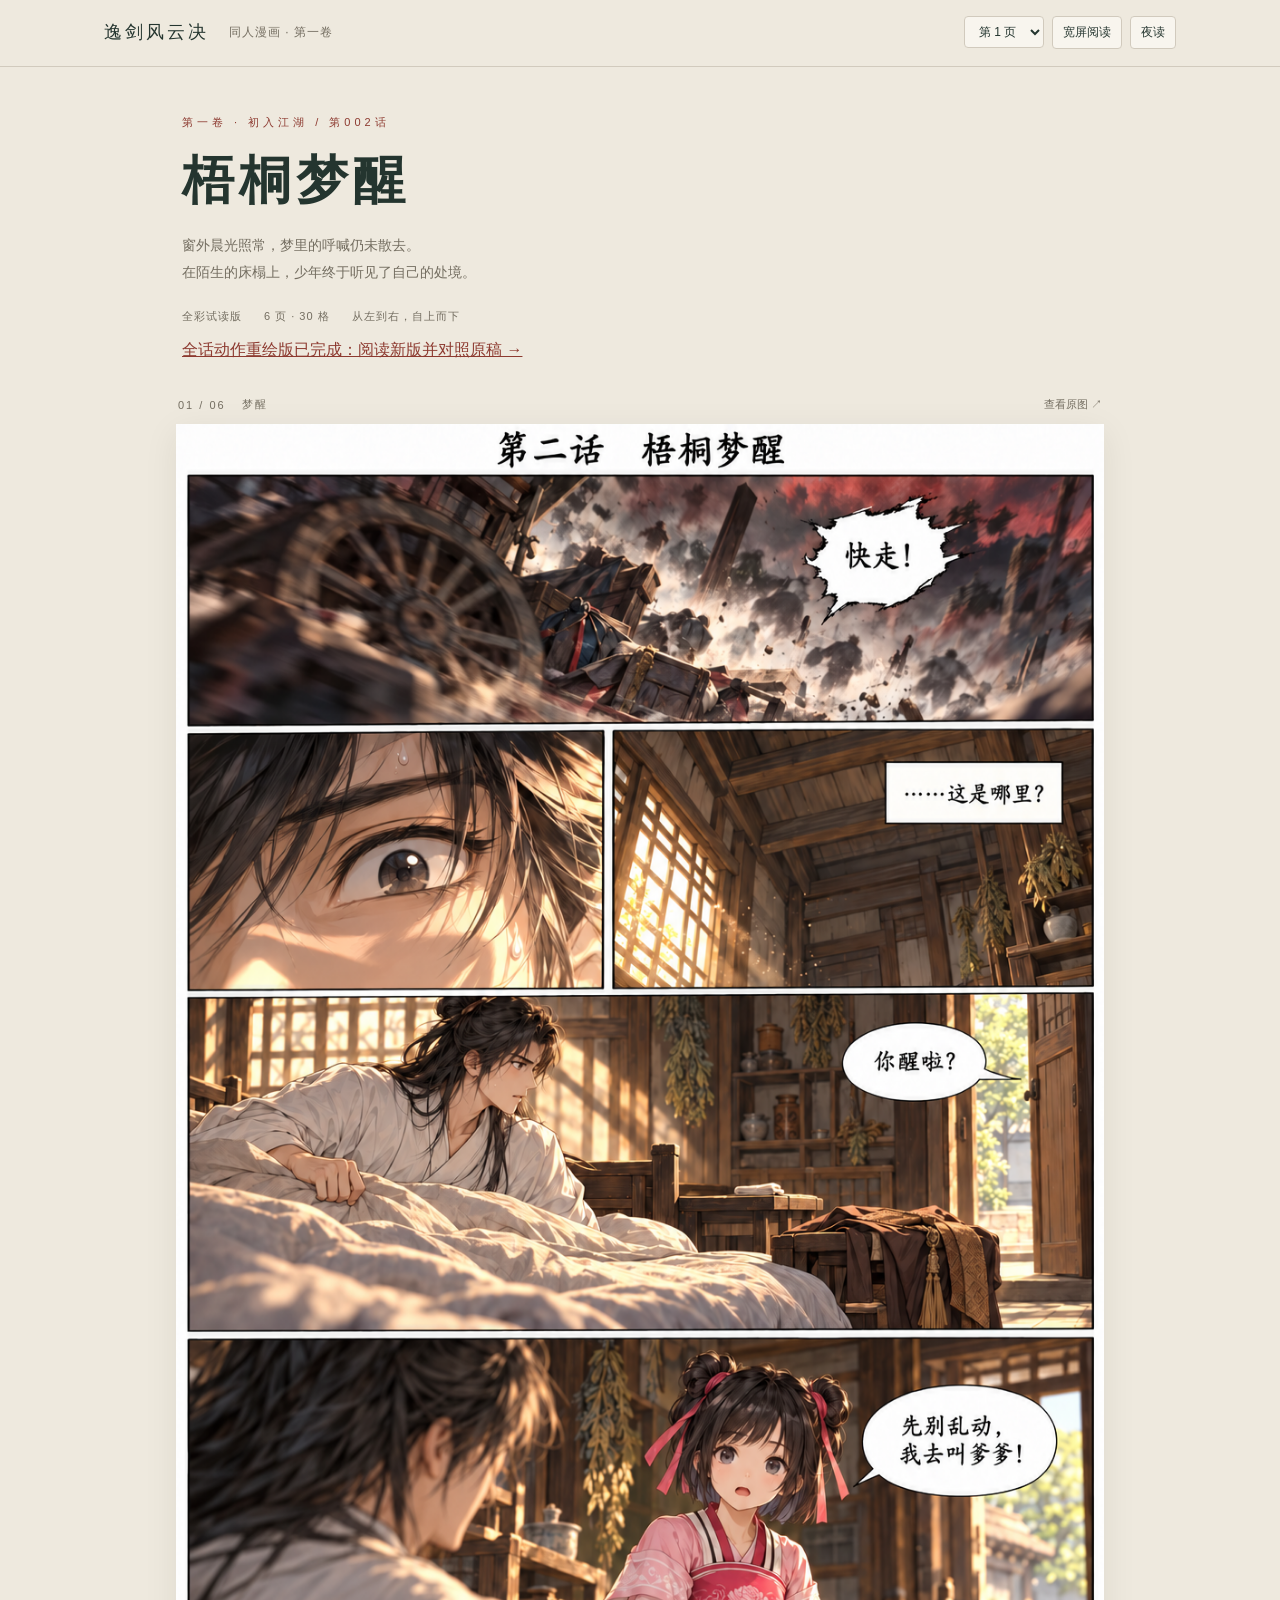
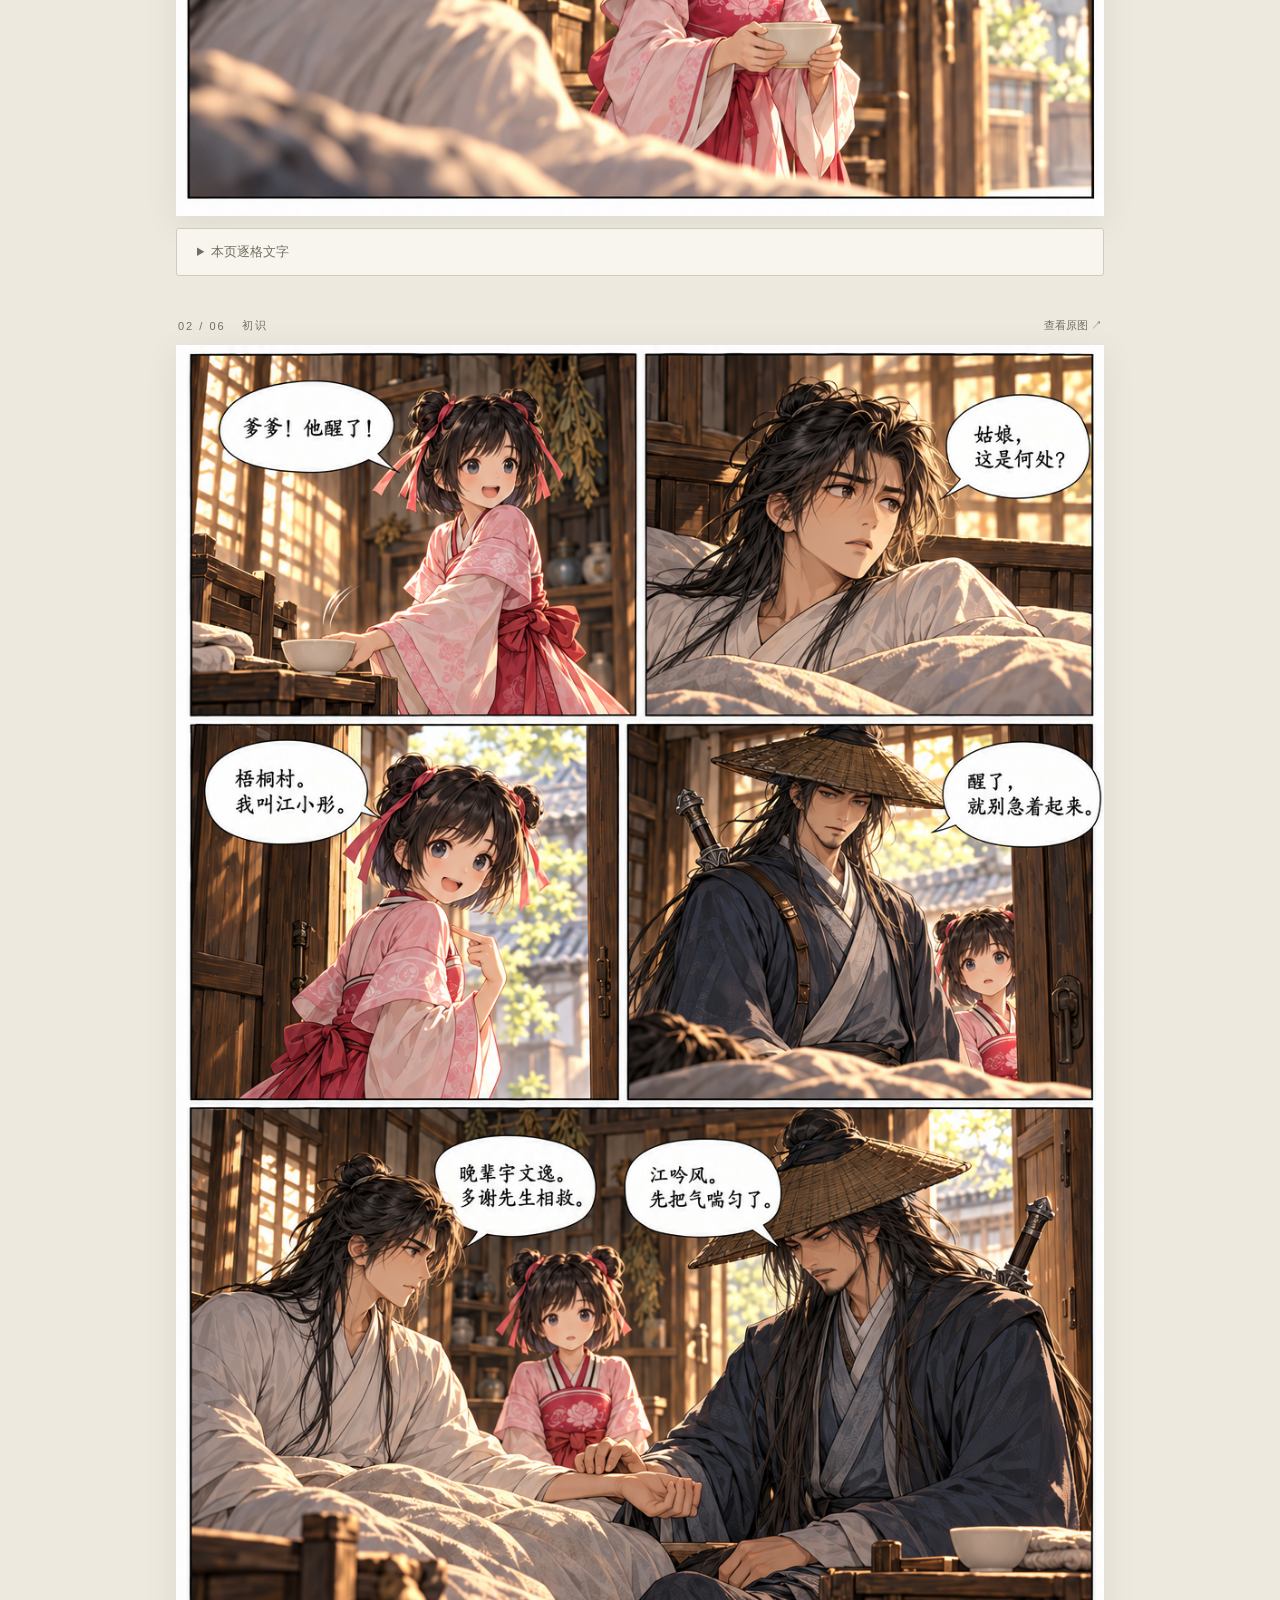
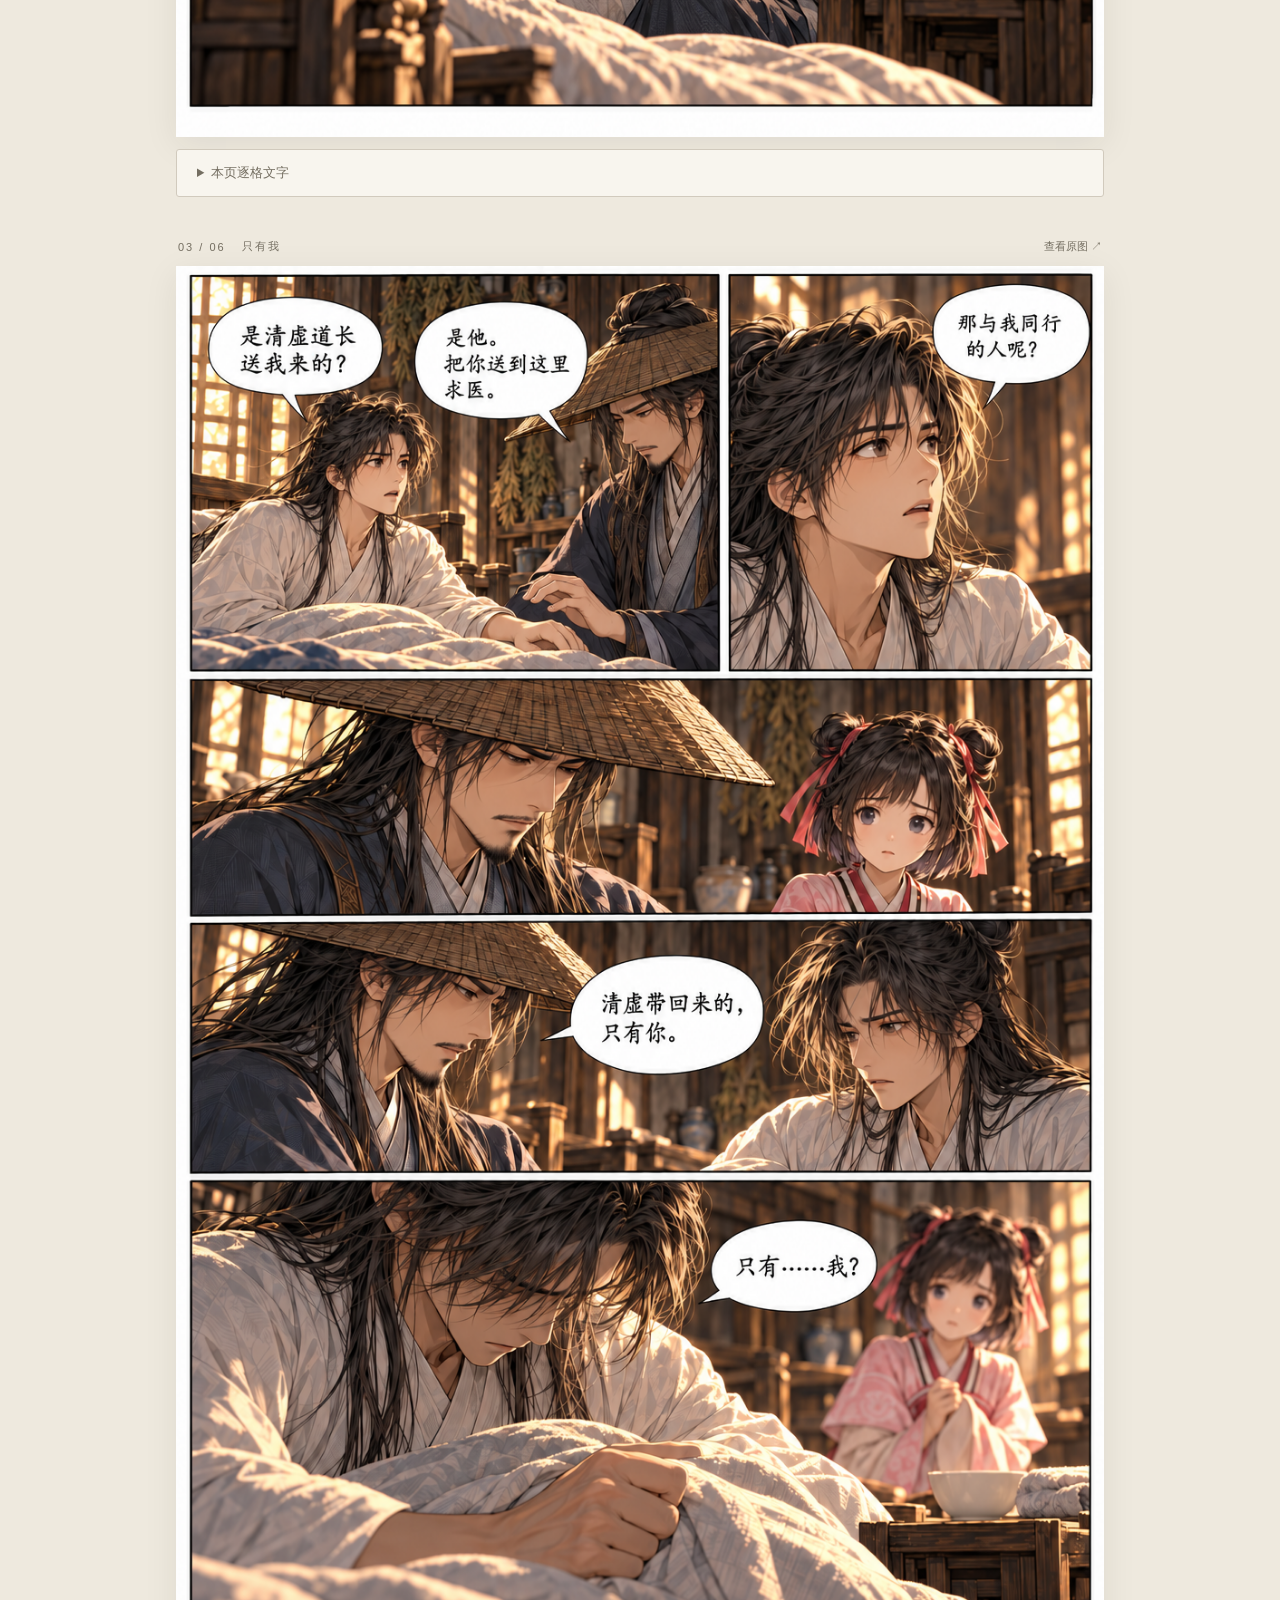
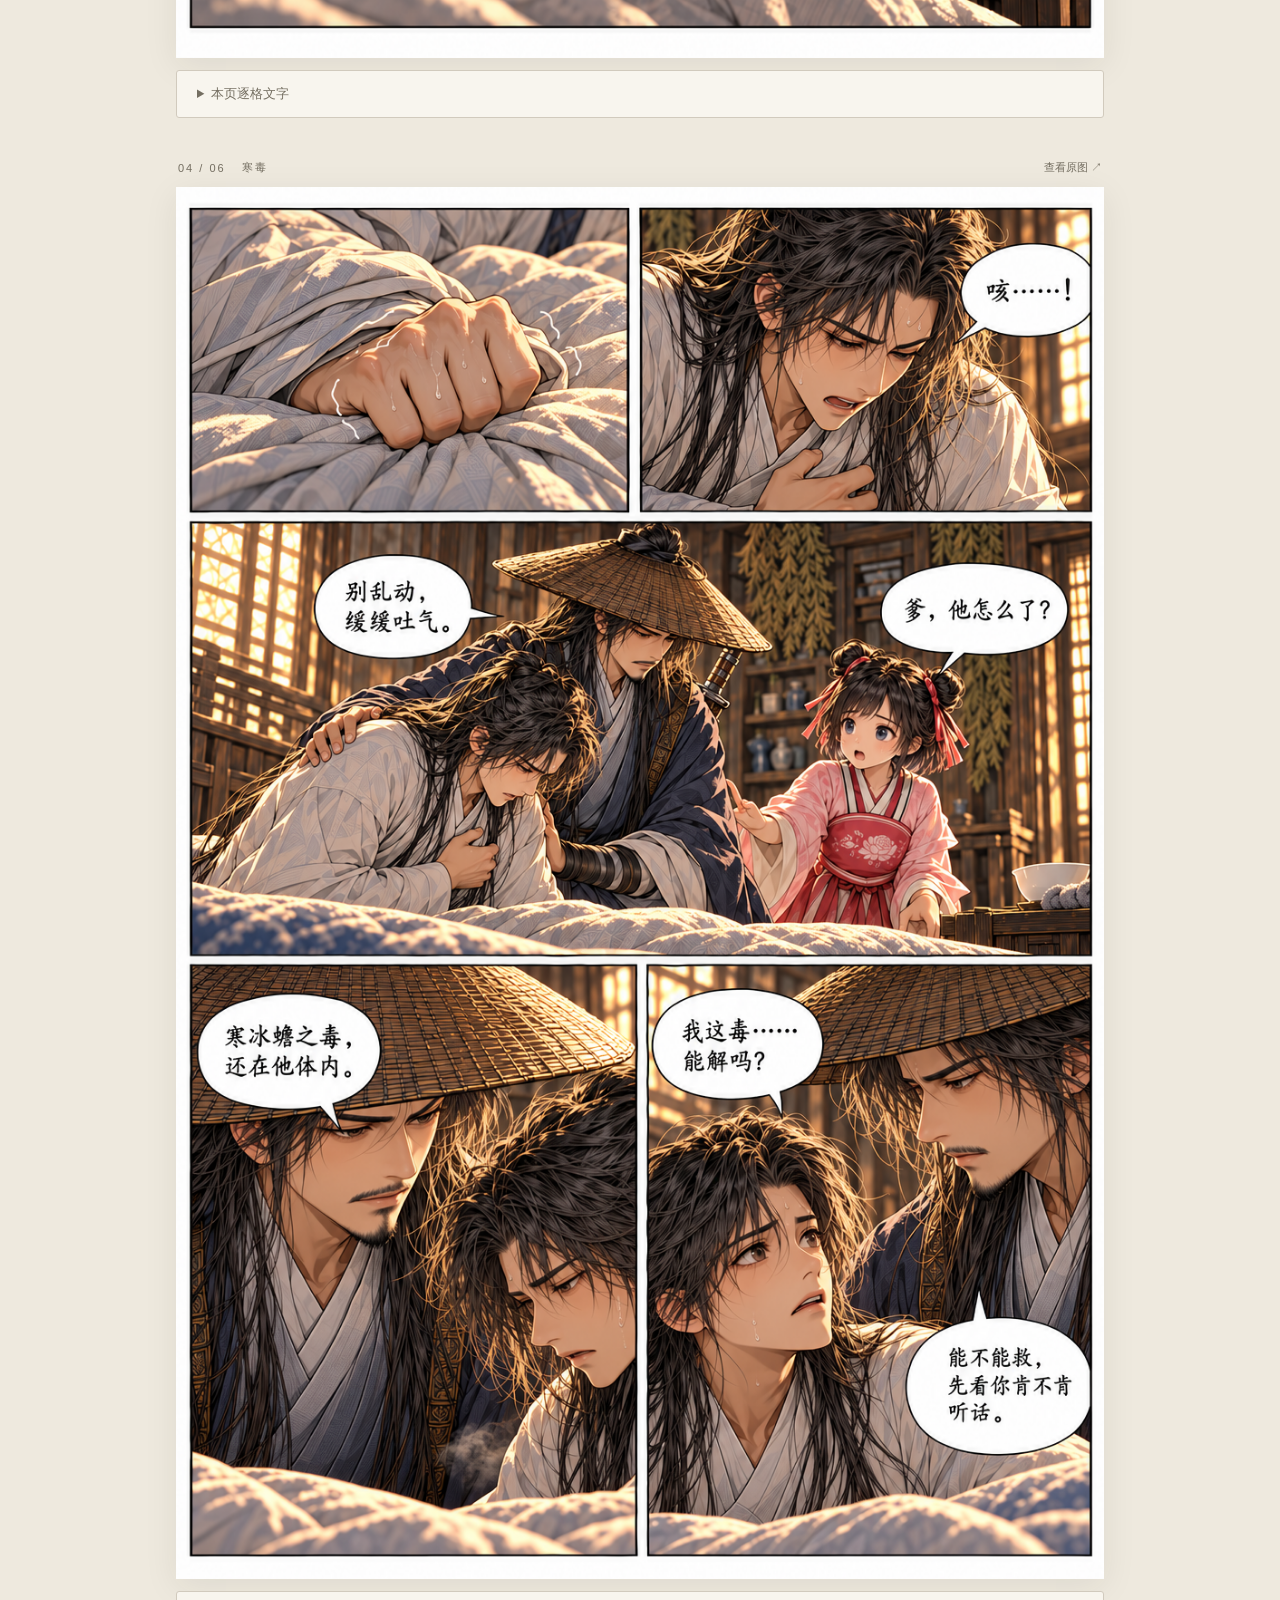
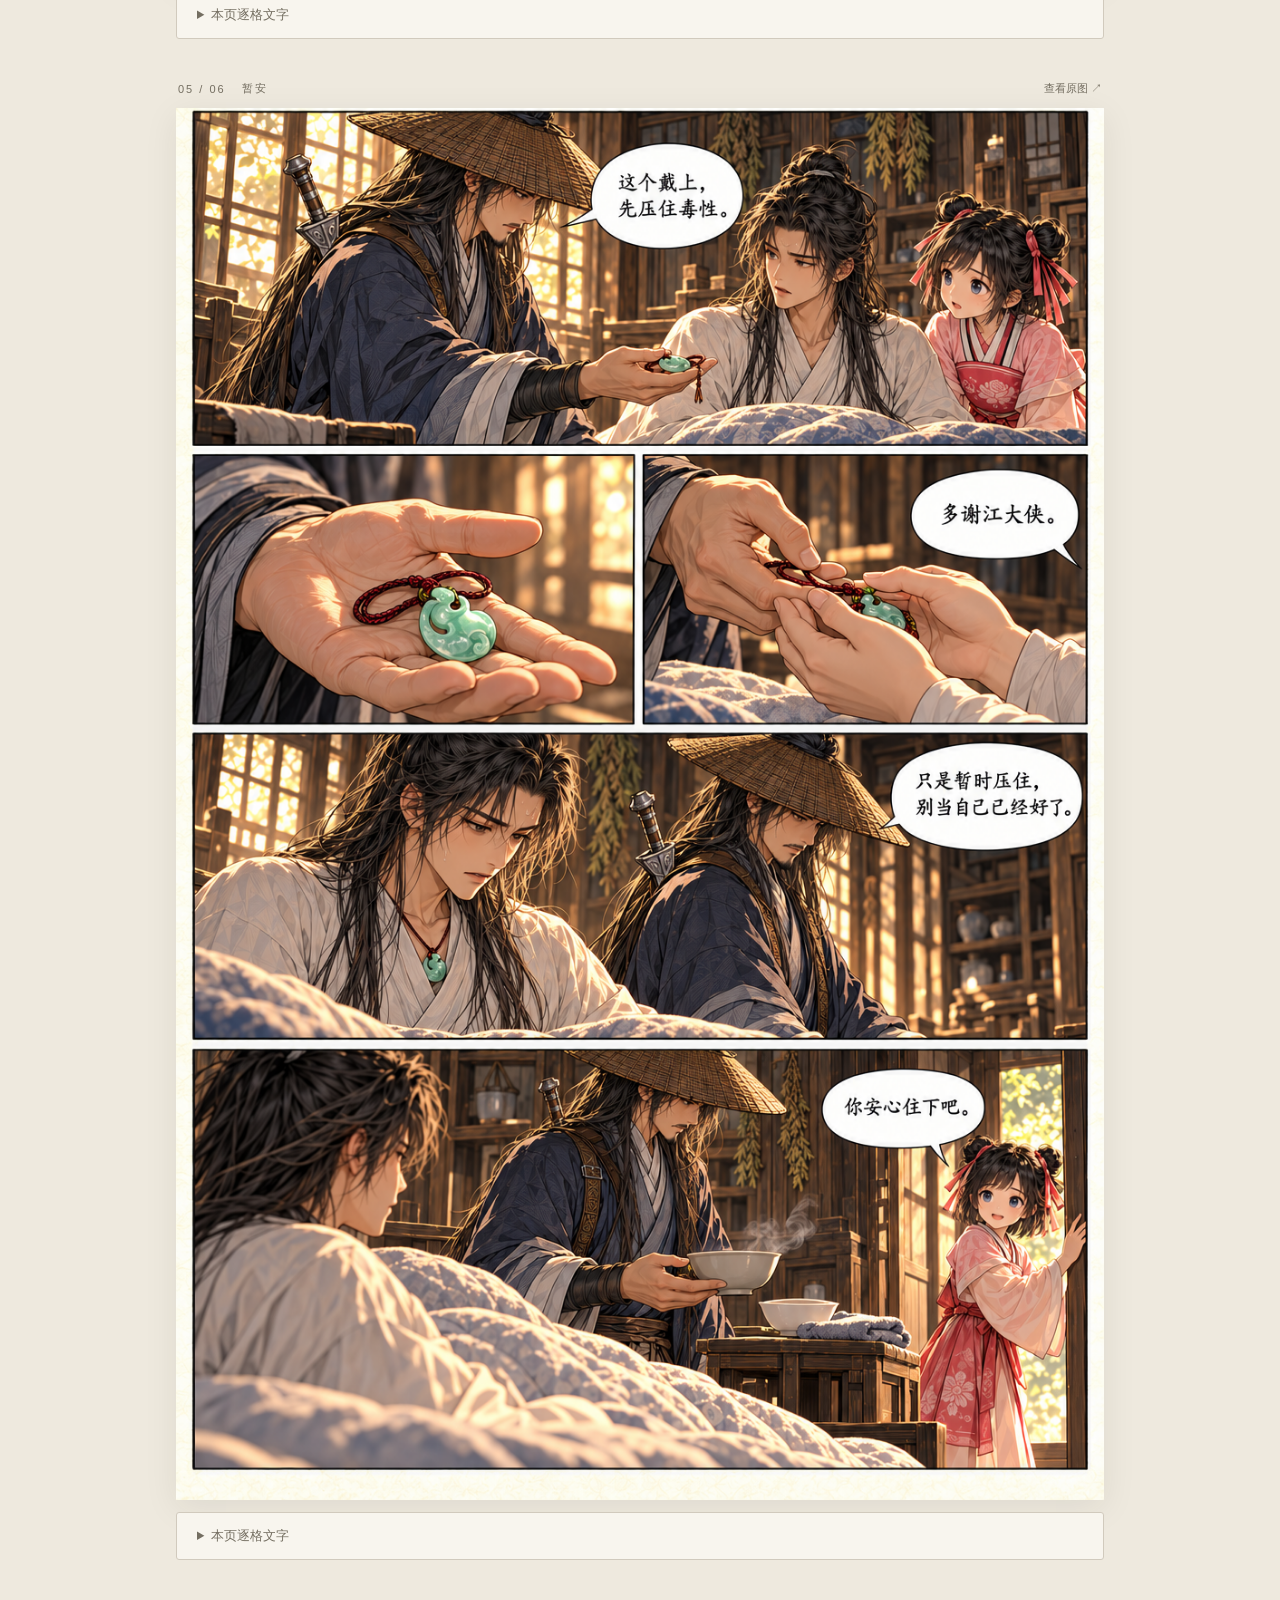
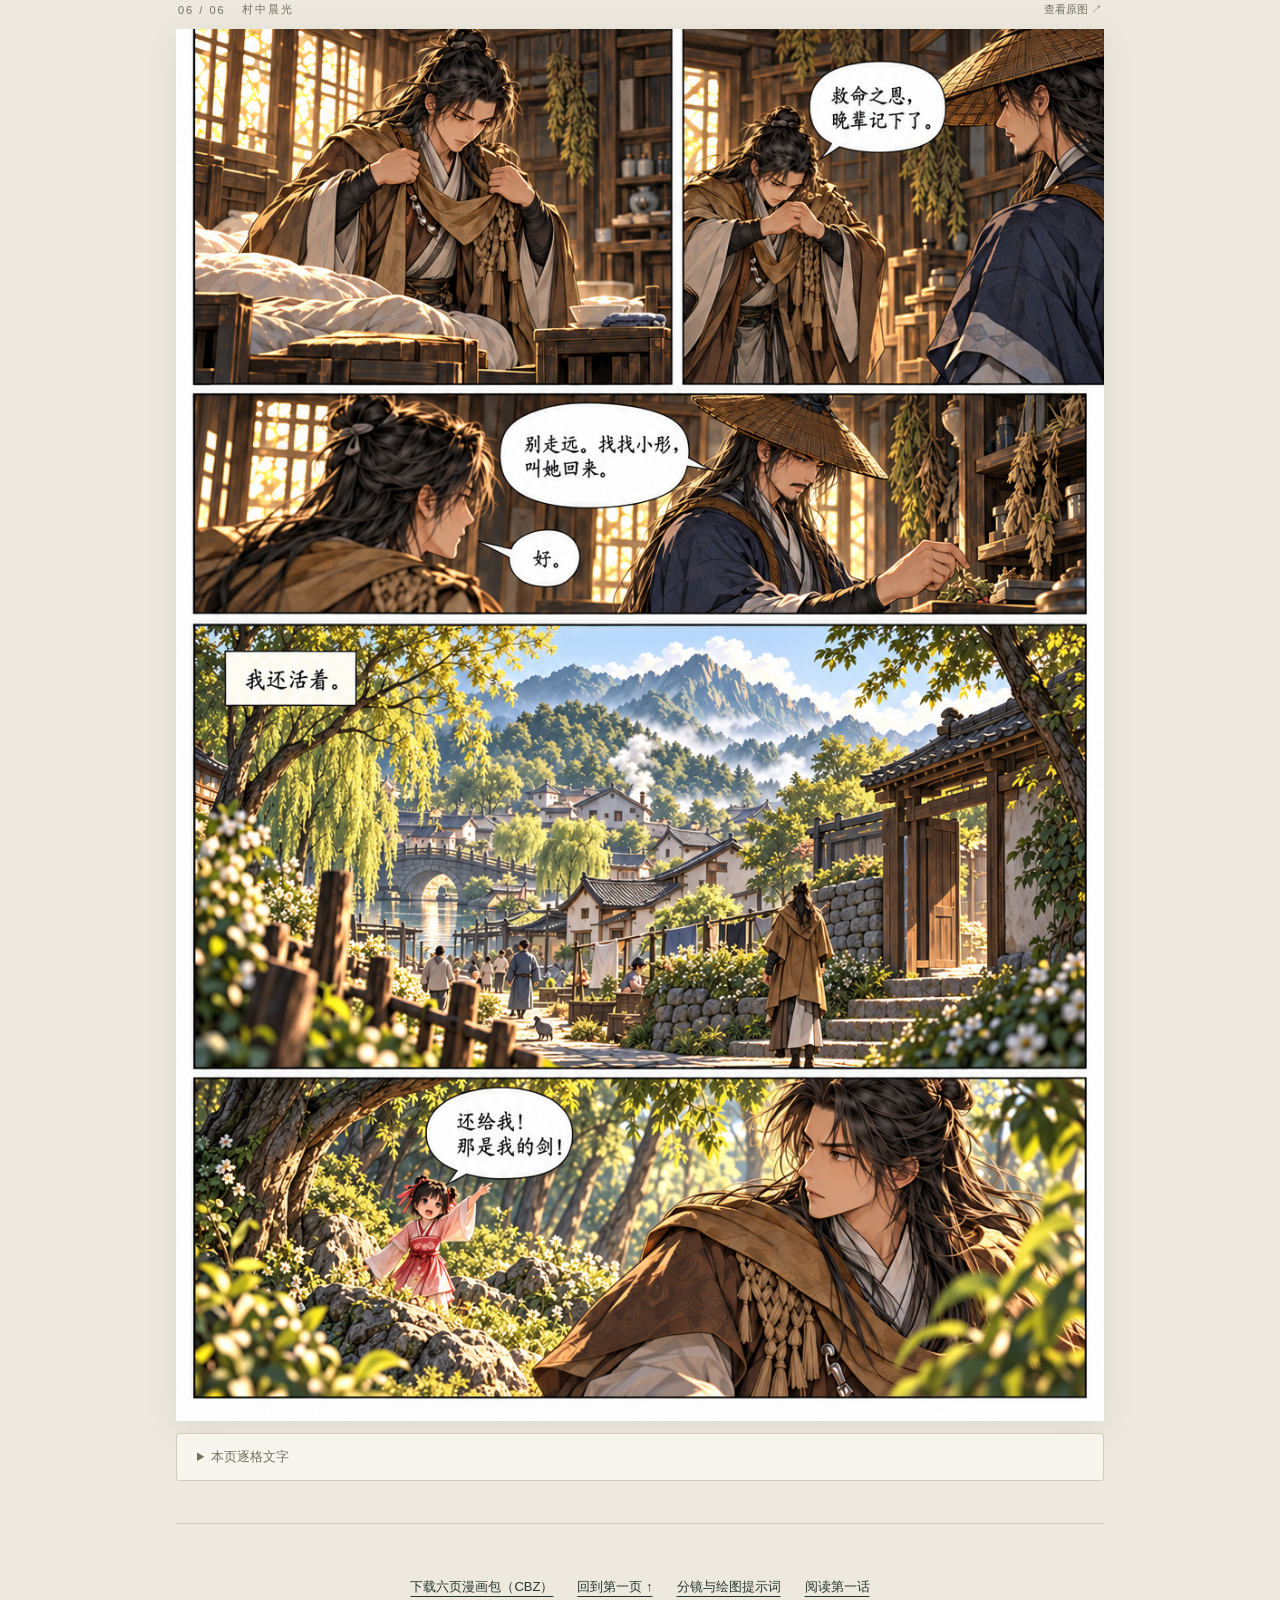
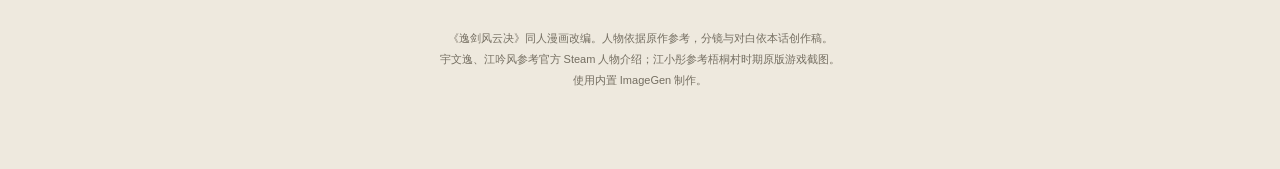
==== volume-01/episode-02/index.html @ a49ce9ba "draw chapters 2-4." ====
<!doctype html>
<html lang="zh-CN"><head><meta charset="utf-8"><meta name="viewport" content="width=device-width, initial-scale=1"><meta name="color-scheme" content="light dark"><title>梧桐梦醒 · 第二话</title>
<style>
:root{--paper:#eee9de;--ink:#24352f;--muted:#746e61;--line:#d1cabd;--accent:#8d3a30;--panel:#f8f5ee}*{box-sizing:border-box}html{scroll-behavior:auto;scroll-padding-top:78px}body{margin:0;background:var(--paper);color:var(--ink);font-family:"PingFang SC","Noto Sans CJK SC",sans-serif}.top{position:sticky;top:0;z-index:10;backdrop-filter:blur(16px);background:color-mix(in srgb,var(--paper) 92%,transparent);border-bottom:1px solid var(--line)}.bar{max-width:1120px;margin:auto;min-height:64px;padding:12px 24px;display:flex;align-items:center;gap:20px}.brand{font-family:"Songti SC",serif;font-size:18px;letter-spacing:3px;white-space:nowrap}.tag{color:var(--muted);font-size:12px;letter-spacing:1px}.tools{margin-left:auto;display:flex;gap:8px;align-items:center}button,select{font:inherit;font-size:12px;border:1px solid var(--line);border-radius:4px;padding:7px 10px;color:var(--ink);background:var(--panel);cursor:pointer}button:hover{border-color:var(--ink)}.progress{height:2px;background:var(--accent);width:0;transition:width .15s}header{max-width:960px;margin:48px auto 36px;padding:0 22px}.eyebrow{font-size:11px;letter-spacing:4px;color:var(--accent)}h1{font-family:"Songti SC","STSong",serif;font-weight:600;font-size:clamp(32px,5vw,52px);letter-spacing:5px;margin:16px 0}.intro{max-width:640px;line-height:1.9;font-size:14px;color:var(--muted)}.meta{display:flex;gap:22px;font-size:11px;letter-spacing:1px;margin-top:24px;color:var(--muted)}main{max-width:960px;margin:auto;padding:0 16px}.page{margin:0 0 42px}.page-label{display:flex;gap:16px;align-items:center;font-size:11px;letter-spacing:2px;padding:0 2px 12px;color:var(--muted)}.page-label a{margin-left:auto;color:inherit;text-decoration:none;letter-spacing:0}.page img{display:block;width:100%;height:auto;background:var(--panel);box-shadow:0 8px 32px #25251c14}.transcript{font-size:13px;background:var(--panel);border:1px solid var(--line);padding:14px 20px;margin-top:12px;border-radius:3px}.transcript summary{cursor:pointer;color:var(--muted)}.transcript p{display:flex;gap:18px;line-height:1.9}.transcript b{font-size:10px;color:var(--accent);padding-top:4px}.end{border-top:1px solid var(--line);max-width:928px;margin:4px auto 48px;padding:30px 22px;text-align:center}.end strong{font-family:"Songti SC",serif;font-size:25px;letter-spacing:4px}.end p{font-size:13px;color:var(--muted);line-height:1.9}.downloads{display:flex;justify-content:center;gap:24px;margin:24px 0}.downloads a{color:var(--ink);font-size:13px;text-underline-offset:5px}.credits{max-width:700px;margin:32px auto 0;font-size:11px!important;line-height:1.9!important}.credits a{color:inherit}body.dark{--paper:#181c1b;--ink:#e4e1d6;--muted:#aaa799;--line:#343c38;--accent:#b68a62;--panel:#222925}body.wide main{max-width:1280px}
@media(max-width:600px){.bar{padding:10px 12px;gap:8px}.brand{font-size:15px;letter-spacing:1px}.tag{display:none}.tools{gap:4px}button,select{padding:6px}.tools .width{display:none}header{margin-top:30px;padding:0 18px}main{padding:0 6px}.page{margin-bottom:26px}.page-label{padding-left:8px;padding-right:8px}h1{letter-spacing:2px}.downloads{flex-wrap:wrap}.meta{gap:14px}}
@media(prefers-reduced-motion:reduce){html{scroll-behavior:auto}.progress{transition:none}}
@media print{@page{size:A4 portrait;margin:0}body{background:white}.top,header,.page-label,.transcript,.end{display:none!important}main{max-width:none;padding:0}.page{margin:0;break-after:page;height:297mm;display:flex;align-items:center;justify-content:center}.page:last-child{break-after:auto}.page img{width:198mm;max-height:297mm;object-fit:contain;box-shadow:none}}
</style></head><body>
<div class="top"><div class="bar"><div class="brand">逸剑风云决</div><span class="tag">同人漫画 · 第一卷</span><div class="tools"><select id="jump" aria-label="跳转页码"><option value="1">第 1 页</option><option value="2">第 2 页</option><option value="3">第 3 页</option><option value="4">第 4 页</option><option value="5">第 5 页</option><option value="6">第 6 页</option></select><button class="width" id="width">宽屏阅读</button><button id="theme" aria-label="切换深色背景">夜读</button></div></div><div class="progress" id="progress"></div></div>
<header><div class="eyebrow">第一卷 · 初入江湖 / 第002话</div><h1>梧桐梦醒</h1><p class="intro">窗外晨光照常，梦里的呼喊仍未散去。<br>在陌生的床榻上，少年终于听见了自己的处境。</p><div class="meta"><span>全彩试读版</span><span>6 页 · 30 格</span><span>从左到右，自上而下</span></div><p id="revision-v3-notice"><a style="color:var(--accent)" href="../revision-v3/episode-02/index.html">全话动作重绘版已完成：阅读新版并对照原稿 →</a></p></header>
<main><section class="page" id="page-1" data-page="1" aria-label="第1页 梦醒"><div class="page-label"><span>01 / 06</span><span>梦醒</span><a href="assets/page-01.png" target="_blank" rel="noopener">查看原图 ↗</a></div><img src="assets/page-01.png" width="1024" height="1536" alt="第1页：梦醒。对白见下方逐格文字。" loading="eager"><details class="transcript"><summary>本页逐格文字</summary><p><b>01</b><span>画外呼喊：快走！</span></p><p><b>02</b><span>（无对白）</span></p><p><b>03</b><span>宇文逸：……这是哪里？</span></p><p><b>04</b><span>江小彤：你醒啦？</span></p><p><b>05</b><span>江小彤：先别乱动，我去叫爹爹！</span></p></details></section>
<section class="page" id="page-2" data-page="2" aria-label="第2页 初识"><div class="page-label"><span>02 / 06</span><span>初识</span><a href="assets/page-02.png" target="_blank" rel="noopener">查看原图 ↗</a></div><img src="assets/page-02.png" width="1024" height="1536" alt="第2页：初识。对白见下方逐格文字。" loading="lazy"><details class="transcript"><summary>本页逐格文字</summary><p><b>01</b><span>江小彤：爹爹！他醒了！</span></p><p><b>02</b><span>宇文逸：姑娘，这是何处？</span></p><p><b>03</b><span>江小彤：梧桐村。我叫江小彤。</span></p><p><b>04</b><span>江吟风：醒了，就别急着起来。</span></p><p><b>05</b><span>宇文逸：晚辈宇文逸。多谢先生相救。<br>江吟风：江吟风。先把气喘匀了。</span></p></details></section>
<section class="page" id="page-3" data-page="3" aria-label="第3页 只有我"><div class="page-label"><span>03 / 06</span><span>只有我</span><a href="assets/page-03.png" target="_blank" rel="noopener">查看原图 ↗</a></div><img src="assets/page-03.png" width="1024" height="1536" alt="第3页：只有我。对白见下方逐格文字。" loading="lazy"><details class="transcript"><summary>本页逐格文字</summary><p><b>01</b><span>宇文逸：是清虚道长送我来的？<br>江吟风：是他。把你送到这里求医。</span></p><p><b>02</b><span>宇文逸：那与我同行的人呢？</span></p><p><b>03</b><span>（无对白）</span></p><p><b>04</b><span>江吟风：清虚带回来的，只有你。</span></p><p><b>05</b><span>宇文逸：只有……我？</span></p></details></section>
<section class="page" id="page-4" data-page="4" aria-label="第4页 寒毒"><div class="page-label"><span>04 / 06</span><span>寒毒</span><a href="assets/page-04.png" target="_blank" rel="noopener">查看原图 ↗</a></div><img src="assets/page-04.png" width="1024" height="1536" alt="第4页：寒毒。对白见下方逐格文字。" loading="lazy"><details class="transcript"><summary>本页逐格文字</summary><p><b>01</b><span>（无对白）</span></p><p><b>02</b><span>宇文逸：咳……！</span></p><p><b>03</b><span>江吟风：别乱动，缓缓吐气。<br>江小彤：爹，他怎么了？</span></p><p><b>04</b><span>江吟风：寒冰蟾之毒，还在他体内。</span></p><p><b>05</b><span>宇文逸：我这毒……能解吗？<br>江吟风：能不能救，先看你肯不肯听话。</span></p></details></section>
<section class="page" id="page-5" data-page="5" aria-label="第5页 暂安"><div class="page-label"><span>05 / 06</span><span>暂安</span><a href="assets/page-05.png" target="_blank" rel="noopener">查看原图 ↗</a></div><img src="assets/page-05.png" width="1024" height="1536" alt="第5页：暂安。对白见下方逐格文字。" loading="lazy"><details class="transcript"><summary>本页逐格文字</summary><p><b>01</b><span>江吟风：这个戴上，先压住毒性。</span></p><p><b>02</b><span>（无对白）</span></p><p><b>03</b><span>宇文逸：多谢江大侠。</span></p><p><b>04</b><span>江吟风：只是暂时压住，别当自己已经好了。</span></p><p><b>05</b><span>江小彤：你安心住下吧。</span></p></details></section>
<section class="page" id="page-6" data-page="6" aria-label="第6页 村中晨光"><div class="page-label"><span>06 / 06</span><span>村中晨光</span><a href="assets/page-06.png" target="_blank" rel="noopener">查看原图 ↗</a></div><img src="assets/page-06.png" width="1024" height="1536" alt="第6页：村中晨光。对白见下方逐格文字。" loading="lazy"><details class="transcript"><summary>本页逐格文字</summary><p><b>01</b><span>（无对白）</span></p><p><b>02</b><span>宇文逸：救命之恩，晚辈记下了。</span></p><p><b>03</b><span>江吟风：别走远。找找小彤，叫她回来。<br>宇文逸：好。</span></p><p><b>04</b><span>宇文逸：我还活着。</span></p><p><b>05</b><span>江小彤：还给我！那是我的剑！</span></p></details></section></main>
<footer class="end"><div class="downloads"><a href="梧桐梦醒-第002话.cbz" download>下载六页漫画包（CBZ）</a><a href="#page-1">回到第一页 ↑</a><a href="episode.json" download>分镜与绘图提示词</a><a href="../episode-01/expanded-v2/index.html">阅读第一话</a></div><p class="credits">《逸剑风云决》同人漫画改编。人物依据原作参考，分镜与对白依本话创作稿。<br>宇文逸、江吟风参考官方 Steam 人物介绍；江小彤参考梧桐村时期原版游戏截图。<br>使用内置 ImageGen 制作。</p></footer>
<script>
const jump=document.getElementById('jump'),sections=[...document.querySelectorAll('.page')];
jump.addEventListener('change',()=>document.getElementById('page-'+jump.value).scrollIntoView({behavior:'instant',block:'start'}));
document.getElementById('theme').addEventListener('click',e=>{const on=document.body.classList.toggle('dark');e.target.textContent=on?'日读':'夜读'});
document.getElementById('width').addEventListener('click',e=>{const on=document.body.classList.toggle('wide');e.target.textContent=on?'标准宽度':'宽屏阅读'});
function update(){const top=window.scrollY,span=document.documentElement.scrollHeight-innerHeight;document.getElementById('progress').style.width=(span>0?Math.min(100,100*top/span):100)+'%';let current=1;sections.forEach(s=>{if(s.getBoundingClientRect().top<innerHeight*.42)current=Number(s.dataset.page)});if(document.activeElement!==jump)jump.value=current;}
addEventListener('scroll',update,{passive:true});addEventListener('resize',update);update();
document.addEventListener('keydown',e=>{if(['SELECT','INPUT','TEXTAREA'].includes(document.activeElement.tagName))return;if(e.key==='ArrowRight'||e.key==='ArrowLeft'){e.preventDefault();const next=Math.max(1,Math.min(6,Number(jump.value)+(e.key==='ArrowRight'?1:-1)));document.getElementById('page-'+next).scrollIntoView({behavior:'instant',block:'start'});}});
</script></body></html>
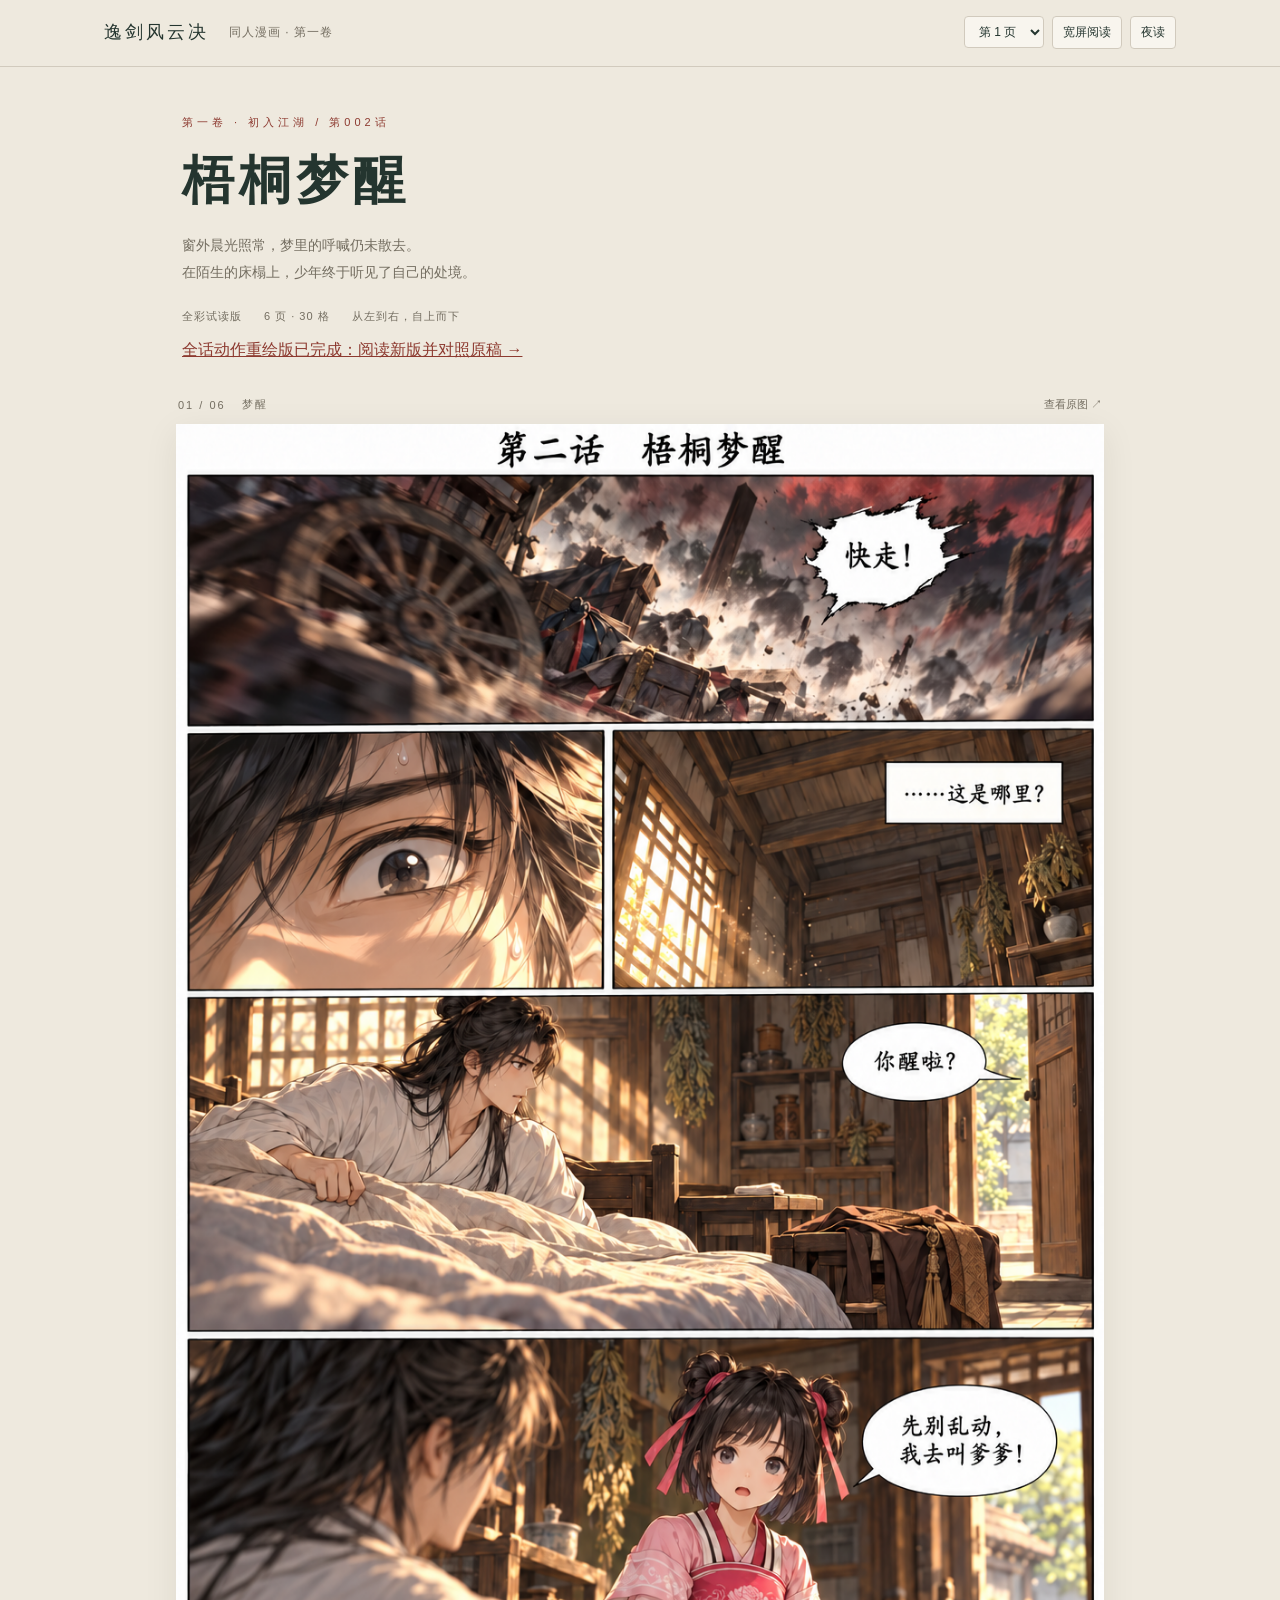
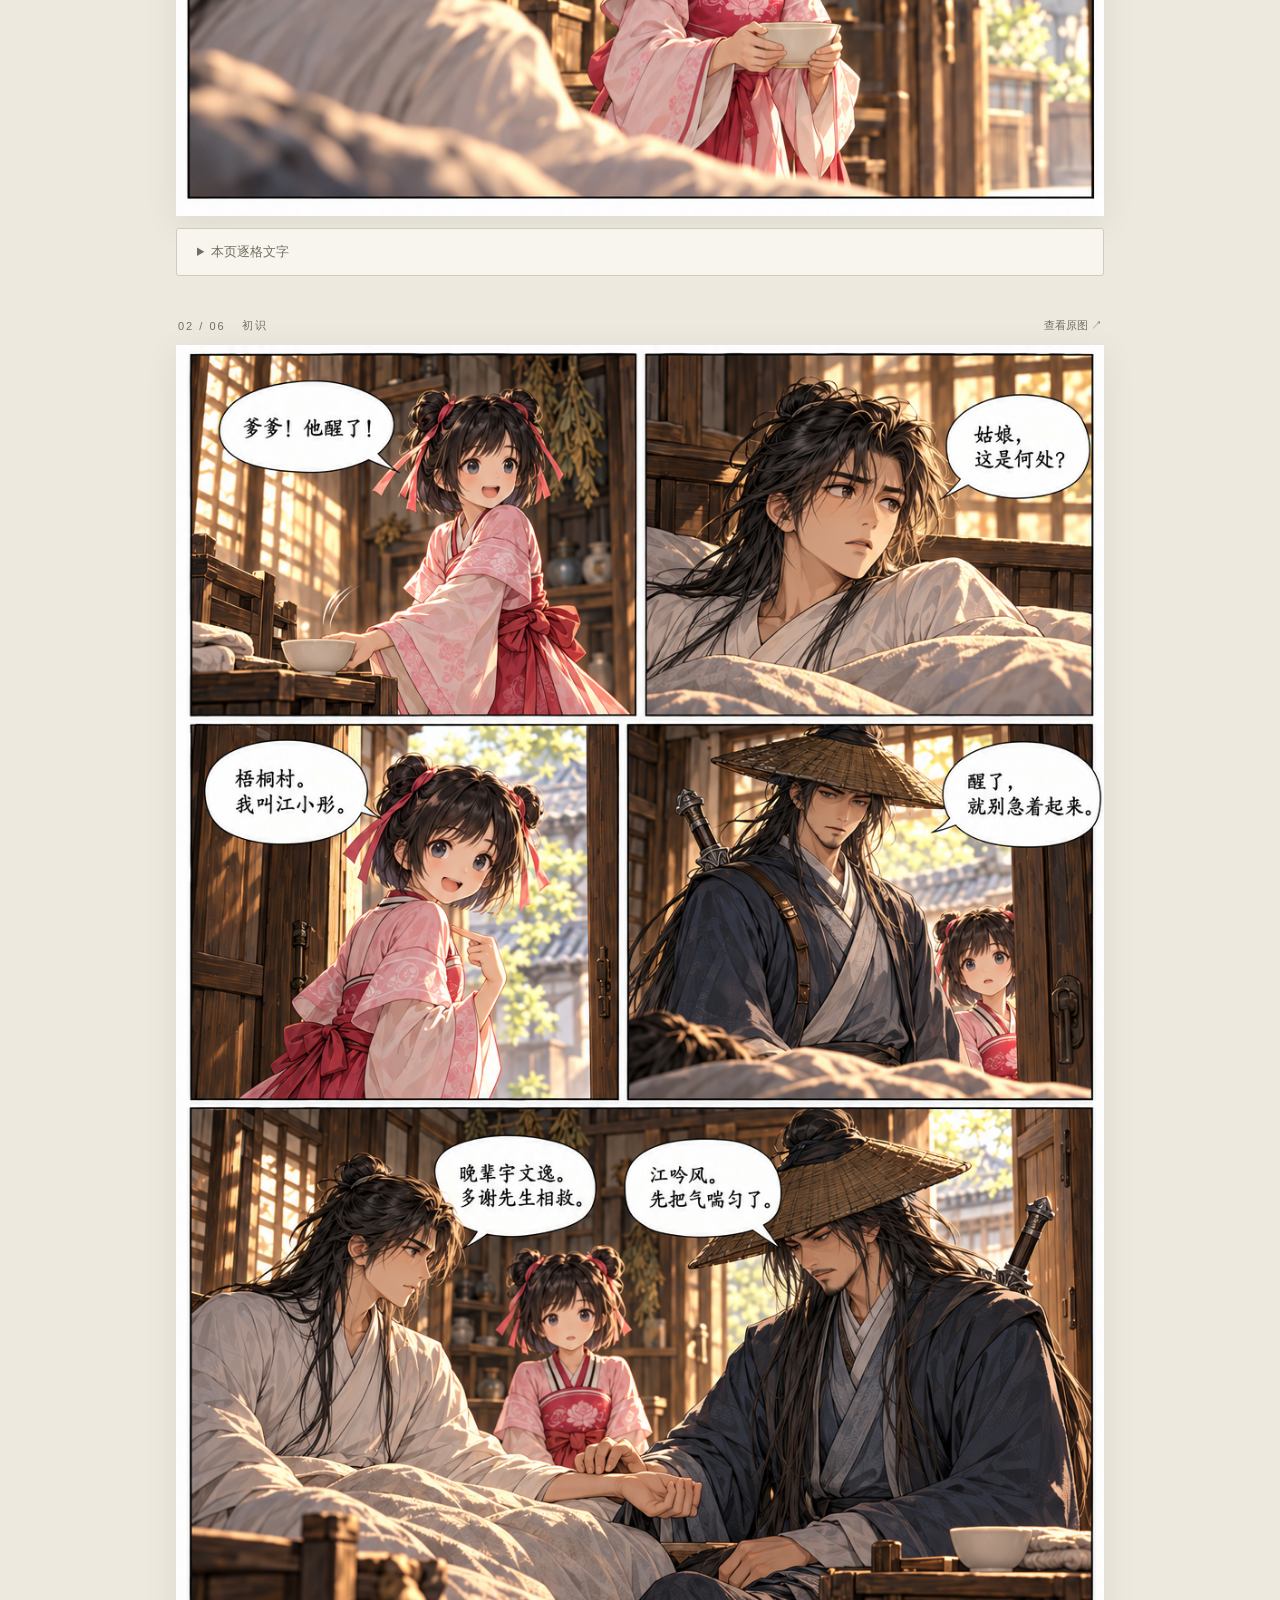
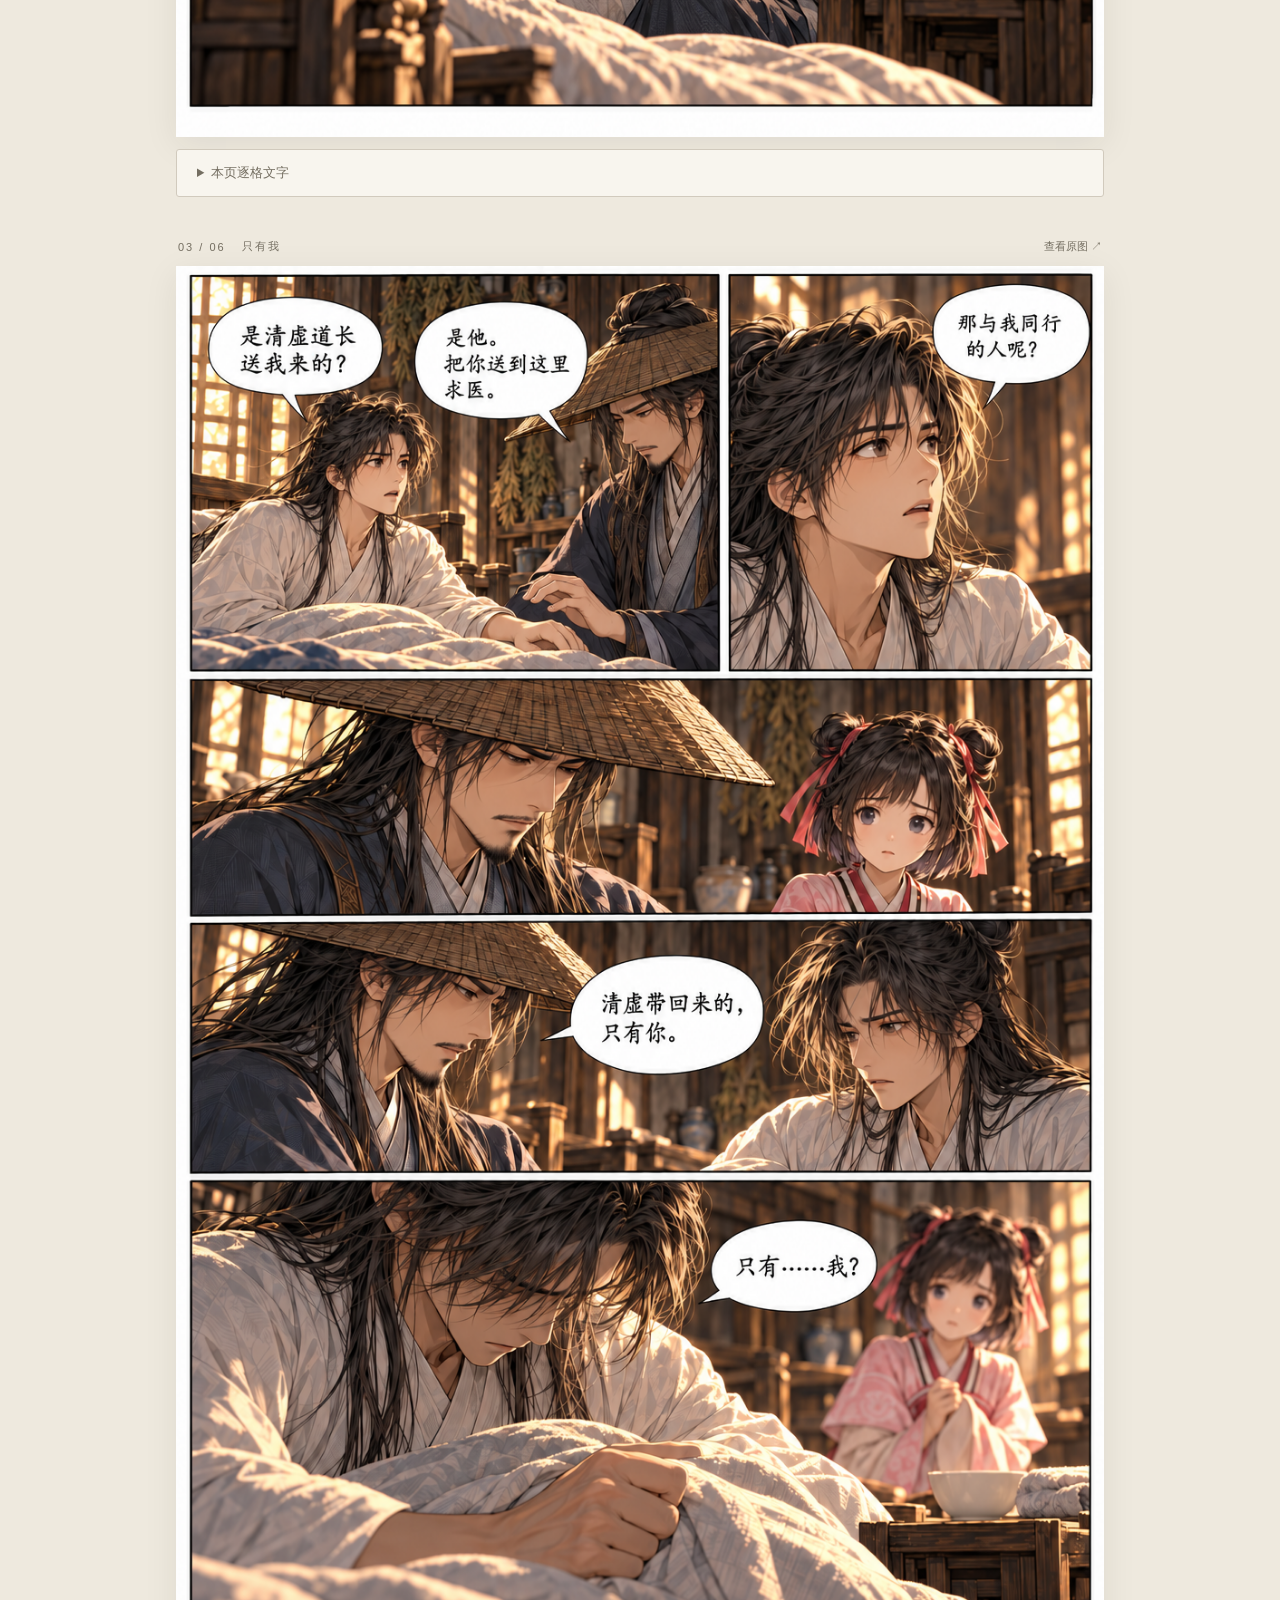
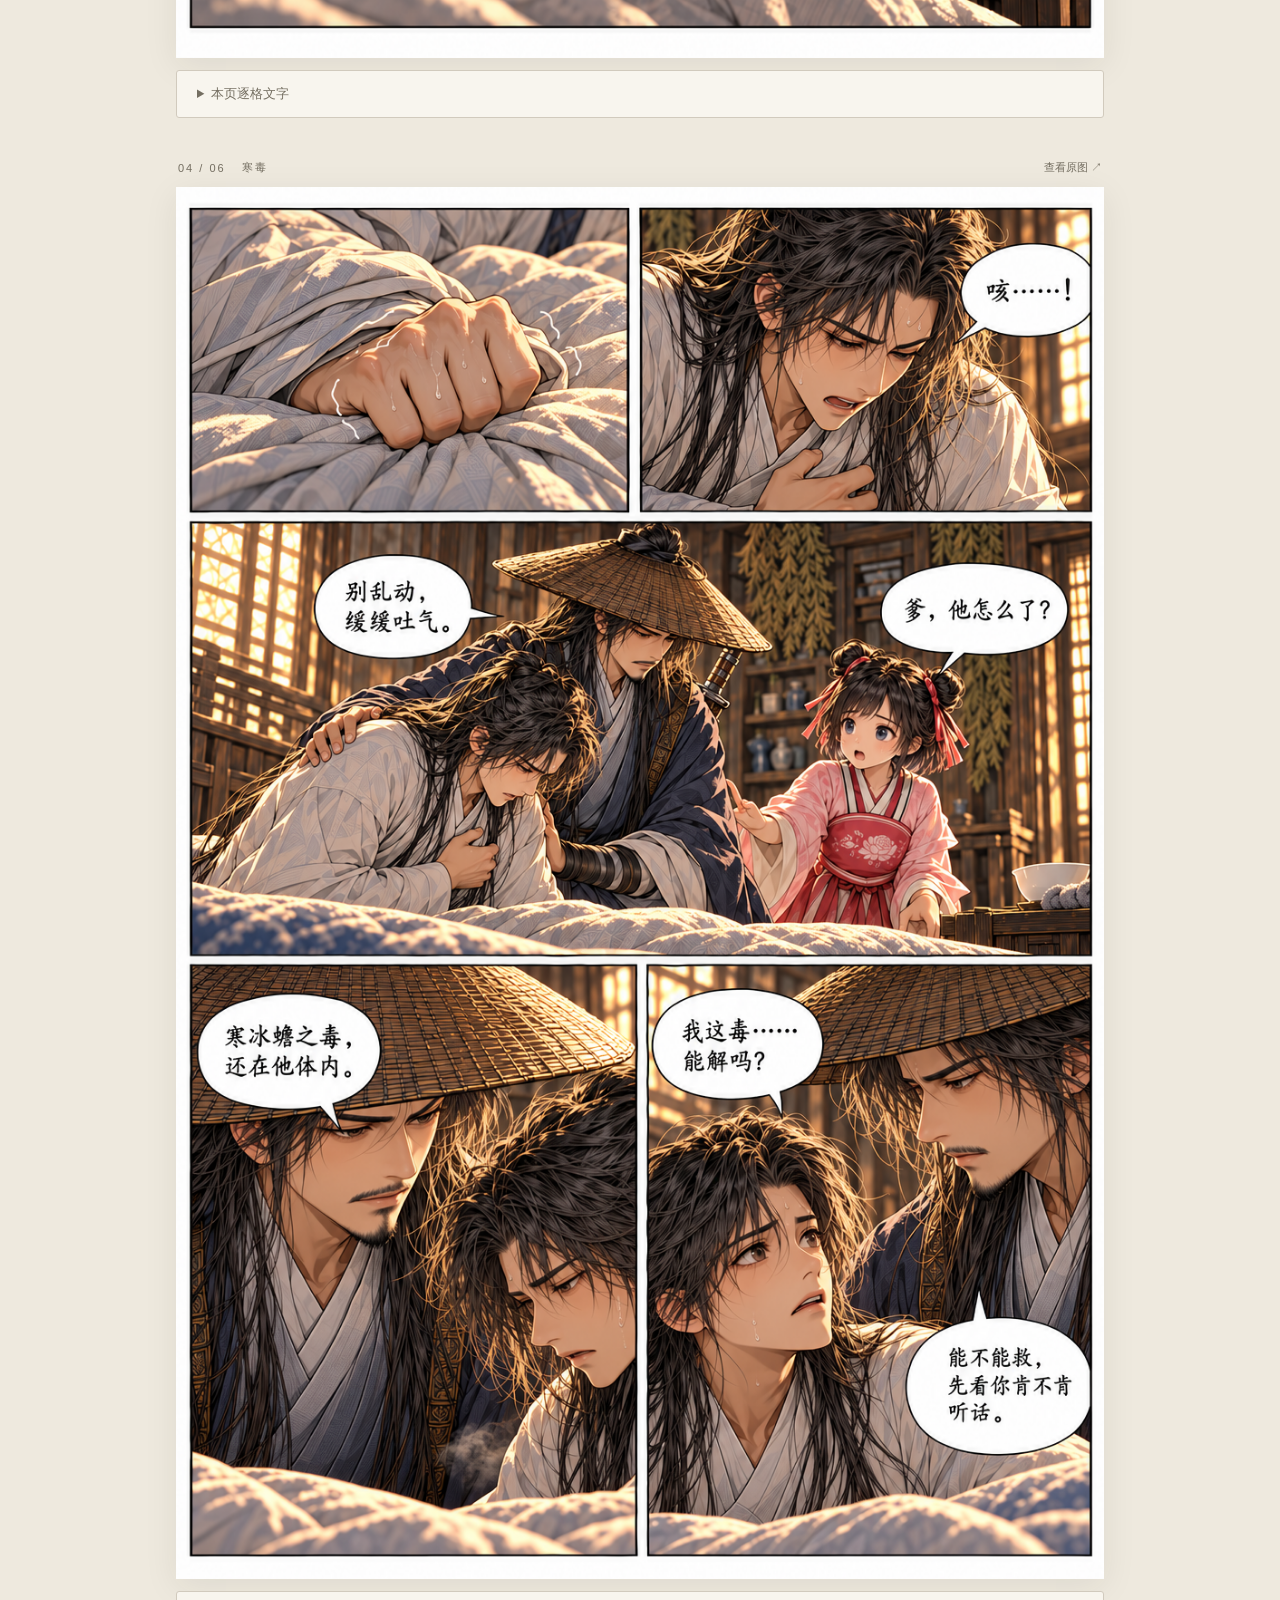
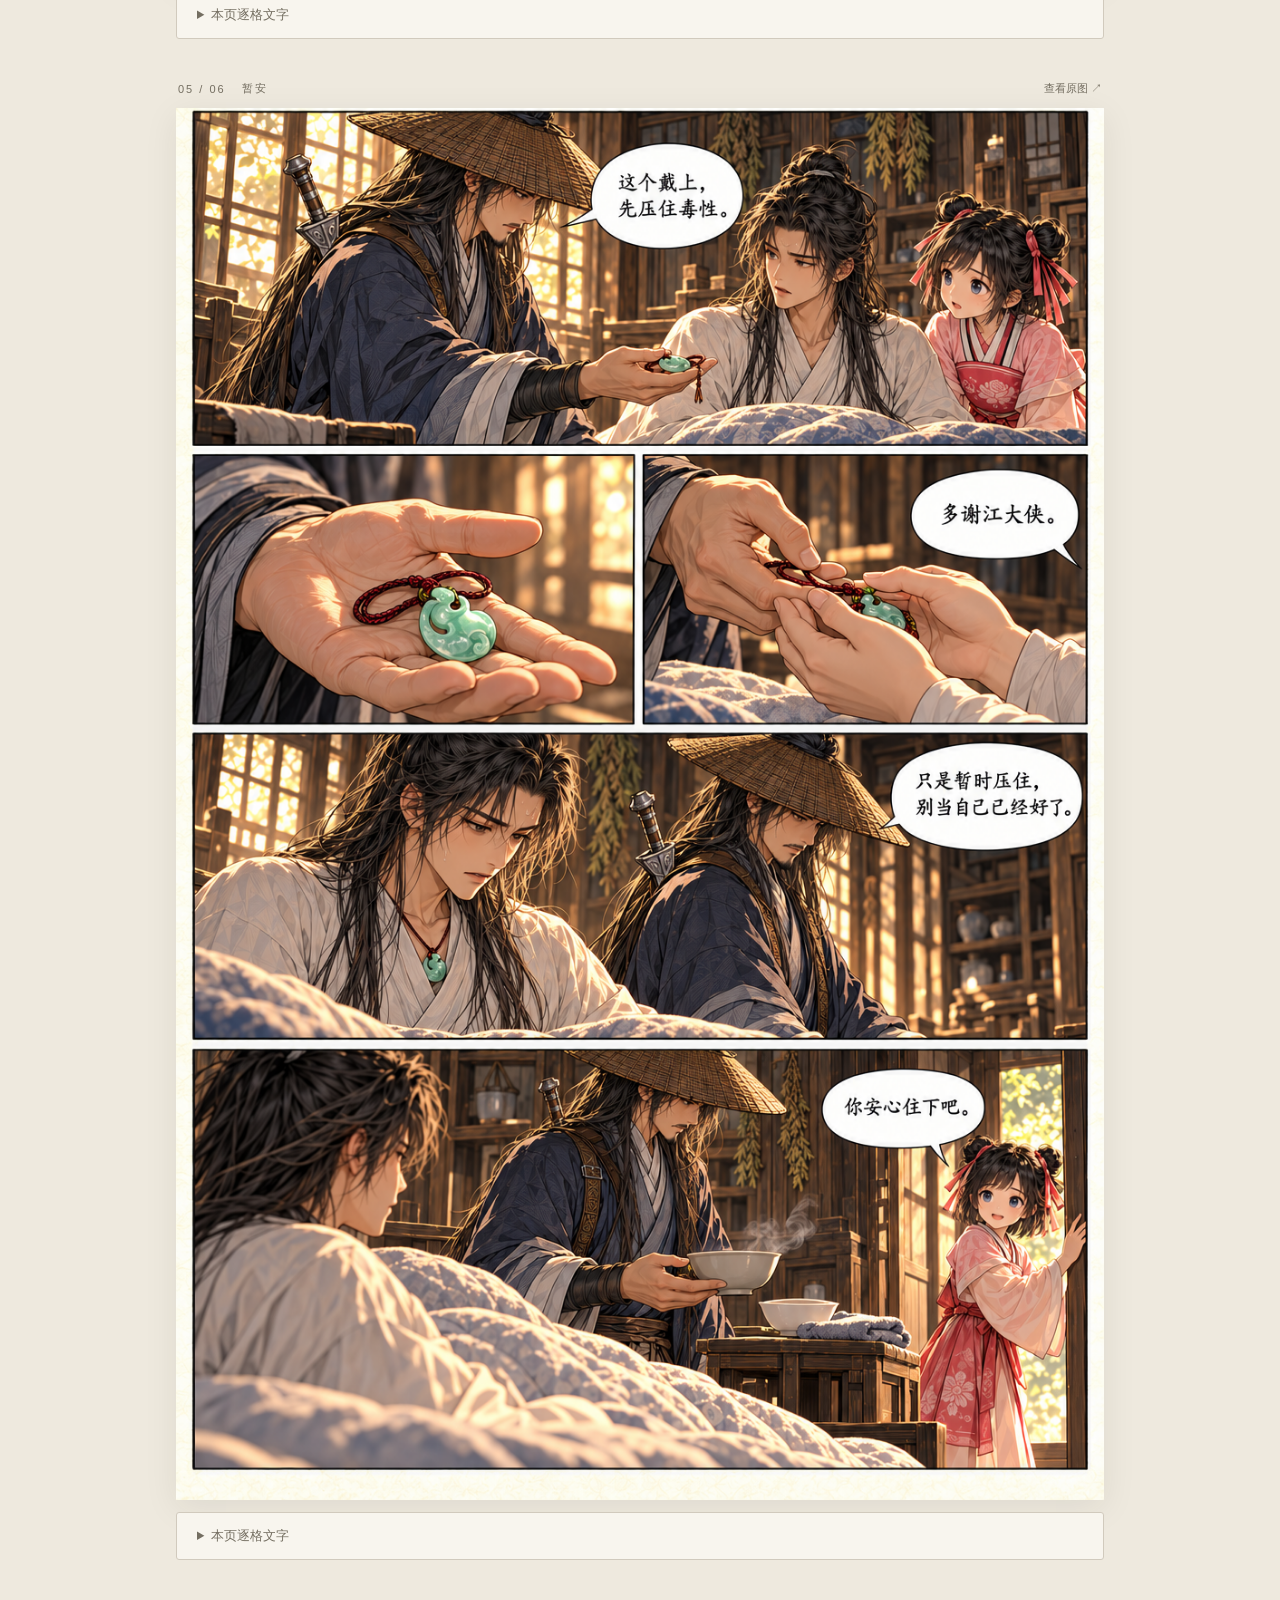
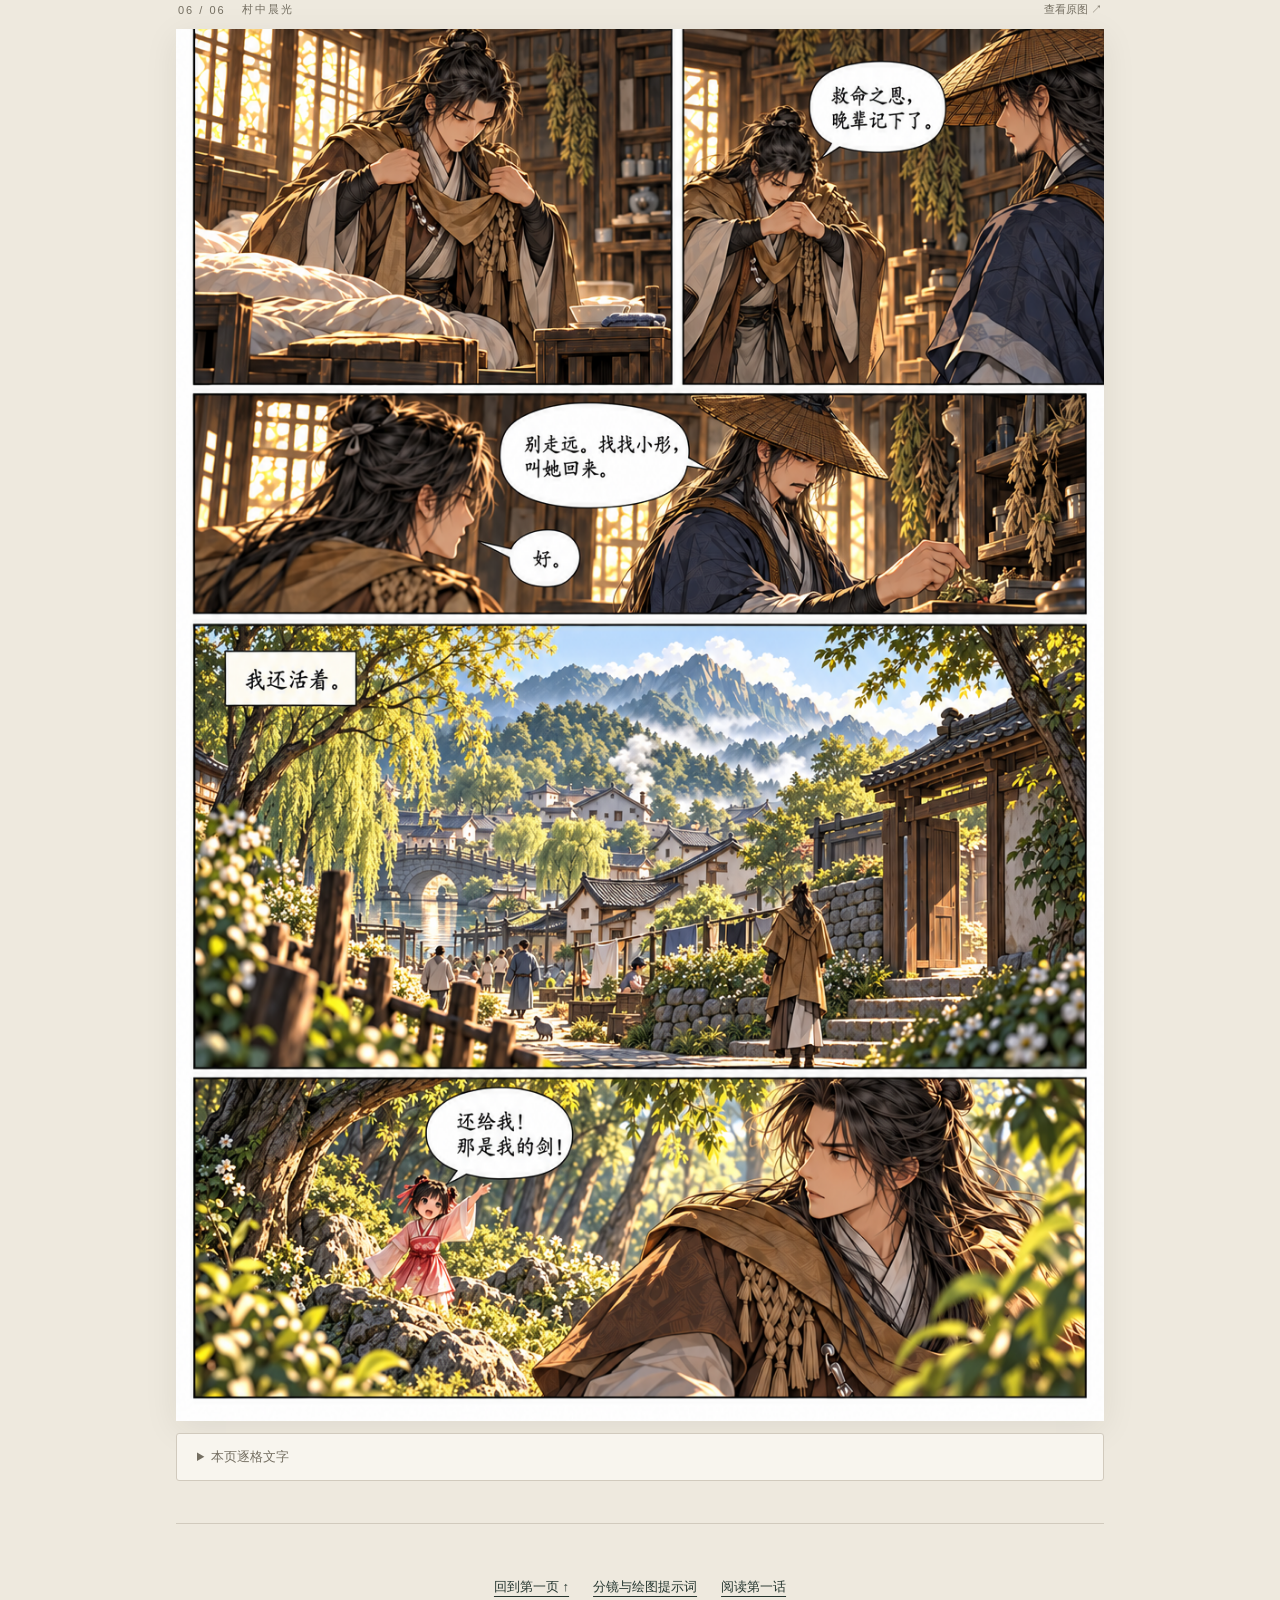
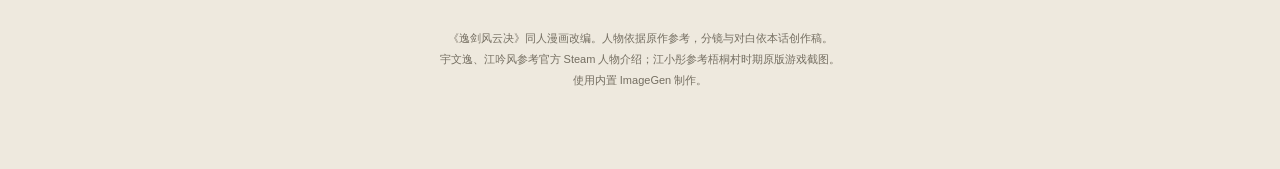
==== commit bc5d0f81: "Document story outline and make comic bundles opt-in" ====
--- a/volume-01/episode-02/index.html
+++ b/volume-01/episode-02/index.html
@@ -14,7 +14,7 @@
 <section class="page" id="page-4" data-page="4" aria-label="第4页 寒毒"><div class="page-label"><span>04 / 06</span><span>寒毒</span><a href="assets/page-04.png" target="_blank" rel="noopener">查看原图 ↗</a></div><img src="assets/page-04.png" width="1024" height="1536" alt="第4页：寒毒。对白见下方逐格文字。" loading="lazy"><details class="transcript"><summary>本页逐格文字</summary><p><b>01</b><span>（无对白）</span></p><p><b>02</b><span>宇文逸：咳……！</span></p><p><b>03</b><span>江吟风：别乱动，缓缓吐气。<br>江小彤：爹，他怎么了？</span></p><p><b>04</b><span>江吟风：寒冰蟾之毒，还在他体内。</span></p><p><b>05</b><span>宇文逸：我这毒……能解吗？<br>江吟风：能不能救，先看你肯不肯听话。</span></p></details></section>
 <section class="page" id="page-5" data-page="5" aria-label="第5页 暂安"><div class="page-label"><span>05 / 06</span><span>暂安</span><a href="assets/page-05.png" target="_blank" rel="noopener">查看原图 ↗</a></div><img src="assets/page-05.png" width="1024" height="1536" alt="第5页：暂安。对白见下方逐格文字。" loading="lazy"><details class="transcript"><summary>本页逐格文字</summary><p><b>01</b><span>江吟风：这个戴上，先压住毒性。</span></p><p><b>02</b><span>（无对白）</span></p><p><b>03</b><span>宇文逸：多谢江大侠。</span></p><p><b>04</b><span>江吟风：只是暂时压住，别当自己已经好了。</span></p><p><b>05</b><span>江小彤：你安心住下吧。</span></p></details></section>
 <section class="page" id="page-6" data-page="6" aria-label="第6页 村中晨光"><div class="page-label"><span>06 / 06</span><span>村中晨光</span><a href="assets/page-06.png" target="_blank" rel="noopener">查看原图 ↗</a></div><img src="assets/page-06.png" width="1024" height="1536" alt="第6页：村中晨光。对白见下方逐格文字。" loading="lazy"><details class="transcript"><summary>本页逐格文字</summary><p><b>01</b><span>（无对白）</span></p><p><b>02</b><span>宇文逸：救命之恩，晚辈记下了。</span></p><p><b>03</b><span>江吟风：别走远。找找小彤，叫她回来。<br>宇文逸：好。</span></p><p><b>04</b><span>宇文逸：我还活着。</span></p><p><b>05</b><span>江小彤：还给我！那是我的剑！</span></p></details></section></main>
-<footer class="end"><div class="downloads"><a href="梧桐梦醒-第002话.cbz" download>下载六页漫画包（CBZ）</a><a href="#page-1">回到第一页 ↑</a><a href="episode.json" download>分镜与绘图提示词</a><a href="../episode-01/expanded-v2/index.html">阅读第一话</a></div><p class="credits">《逸剑风云决》同人漫画改编。人物依据原作参考，分镜与对白依本话创作稿。<br>宇文逸、江吟风参考官方 Steam 人物介绍；江小彤参考梧桐村时期原版游戏截图。<br>使用内置 ImageGen 制作。</p></footer>
+<footer class="end"><div class="downloads"><a href="#page-1">回到第一页 ↑</a><a href="episode.json" download>分镜与绘图提示词</a><a href="../episode-01/expanded-v2/index.html">阅读第一话</a></div><p class="credits">《逸剑风云决》同人漫画改编。人物依据原作参考，分镜与对白依本话创作稿。<br>宇文逸、江吟风参考官方 Steam 人物介绍；江小彤参考梧桐村时期原版游戏截图。<br>使用内置 ImageGen 制作。</p></footer>
 <script>
 const jump=document.getElementById('jump'),sections=[...document.querySelectorAll('.page')];
 jump.addEventListener('change',()=>document.getElementById('page-'+jump.value).scrollIntoView({behavior:'instant',block:'start'}));
